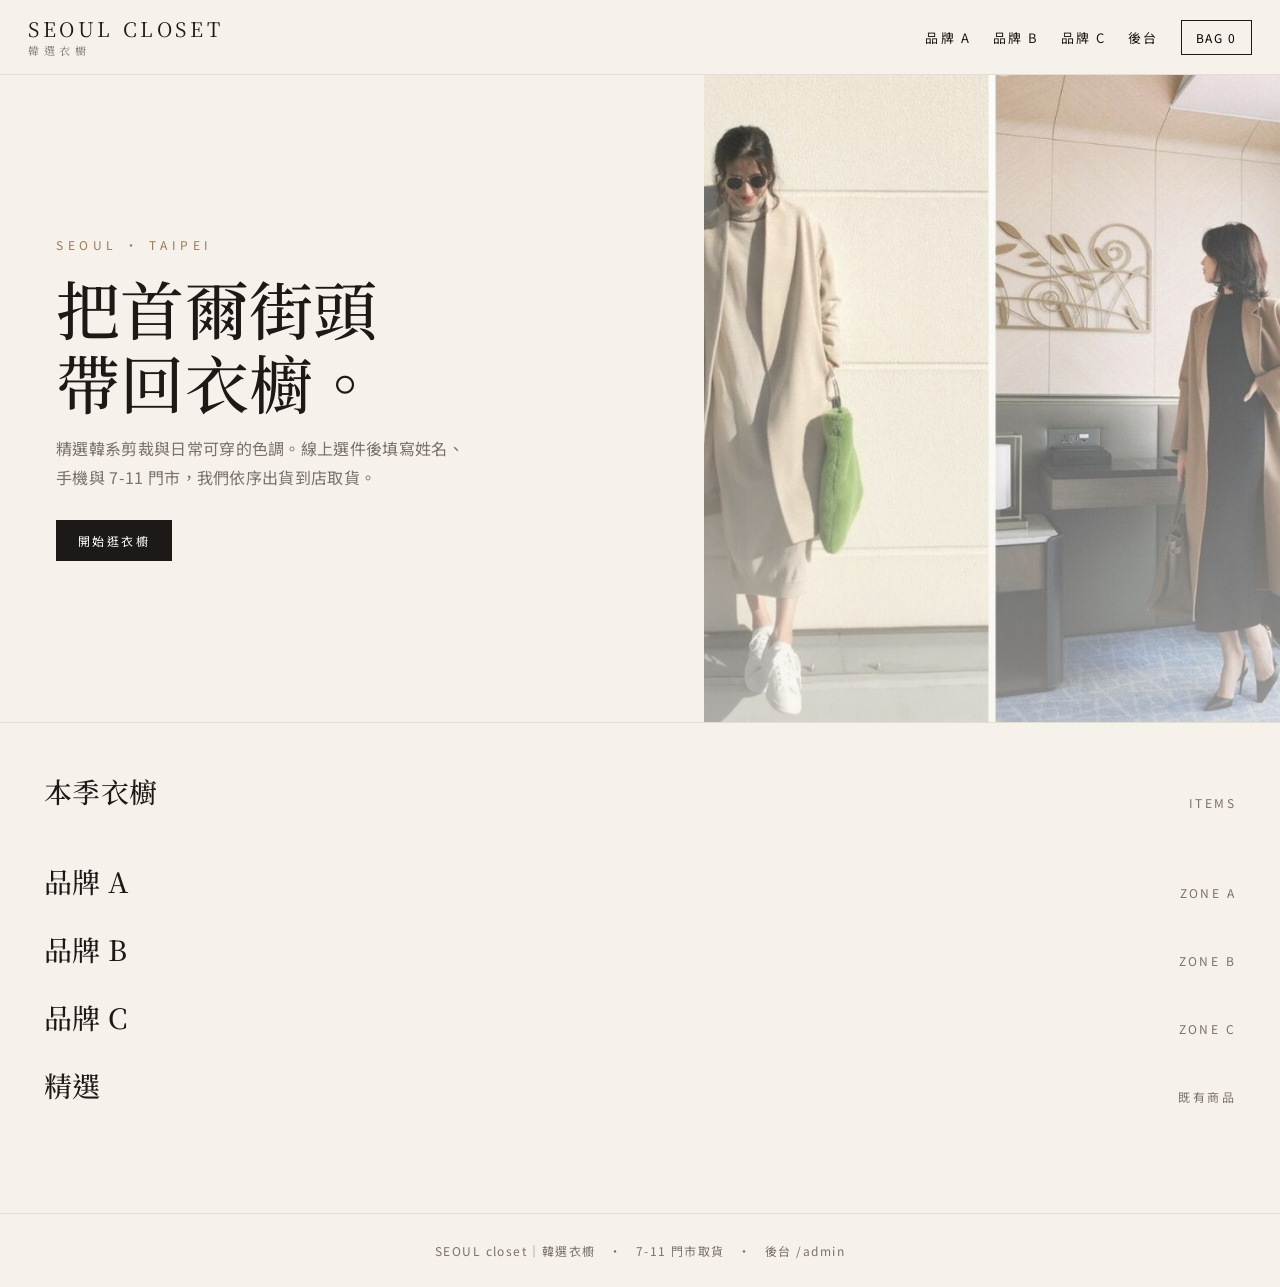
==== index.html @ 0ae45ced "Add files via upload" ====
<!DOCTYPE html>
<html lang="zh-Hant">
<head>
  <meta charset="UTF-8" />
  <meta name="viewport" content="width=device-width, initial-scale=1" />
  <title>SEOUL closet｜韓選衣櫥</title>
  <link rel="preconnect" href="https://fonts.googleapis.com" />
  <link href="https://fonts.googleapis.com/css2?family=Noto+Sans+TC:wght@400;500&family=Noto+Serif+TC:wght@400;500;600&display=swap" rel="stylesheet" />
  <link rel="stylesheet" href="/css/style.css" />
</head>
<body>
  <header class="topbar">
    <a class="brand" href="/">
      <span class="en">SEOUL closet</span>
      <span class="zh">韓選衣櫥</span>
    </a>
    <nav class="nav">
      <a href="#zone-A">品牌 A</a>
      <a href="#zone-B">品牌 B</a>
      <a href="#zone-C">品牌 C</a>
      <a href="/admin">後台</a>
      <button class="cart-btn" id="openCart">BAG <span id="cartCount">0</span></button>
    </nav>
  </header>

  <section class="hero">
    <div class="hero-copy">
      <div class="kicker">SEOUL · TAIPEI</div>
      <h1>把首爾街頭<br/>帶回衣櫥。</h1>
      <p class="sans">精選韓系剪裁與日常可穿的色調。線上選件後填寫姓名、手機與 7-11 門市，我們依序出貨到店取貨。</p>
      <a class="cta" href="#shop">開始逛衣櫥</a>
    </div>
    <div class="hero-visual"></div>
  </section>

  <main class="wrap" id="shop">
    <div class="sec-head">
      <h2>本季衣櫥</h2>
      <span id="countLabel">ITEMS</span>
    </div>
    <div class="filters" id="filters"></div>
    <section class="brand-zone" id="zone-A">
      <div class="sec-head"><h2>品牌 A</h2><span>ZONE A</span></div>
      <div class="grid" id="grid-A"></div>
    </section>
    <section class="brand-zone" id="zone-B">
      <div class="sec-head"><h2>品牌 B</h2><span>ZONE B</span></div>
      <div class="grid" id="grid-B"></div>
    </section>
    <section class="brand-zone" id="zone-C">
      <div class="sec-head"><h2>品牌 C</h2><span>ZONE C</span></div>
      <div class="grid" id="grid-C"></div>
    </section>
    <section class="brand-zone" id="zone-pick">
      <div class="sec-head"><h2>精選</h2><span>既有商品</span></div>
      <div class="grid" id="grid-pick"></div>
    </section>
  </main>

  <div class="drawer" id="drawer">
    <div class="mask" id="mask"></div>
    <aside class="panel">
      <h2>購物袋</h2>
      <div class="cart-list" id="cartList"></div>
      <div class="checkout">
        <div class="okbox" id="okbox"></div>
        <div class="sum"><span class="sans">合計</span><b id="sum">NT$ 0</b></div>
        <div class="field">
          <label>收件姓名（須與證件相符）</label>
          <input id="name" placeholder="王小明" autocomplete="name" />
        </div>
        <div class="field">
          <label>手機號碼</label>
          <input id="phone" placeholder="0912 345 678" inputmode="tel" />
        </div>
        <div class="field">
          <label>7-11 門市名稱</label>
          <input id="store" placeholder="例如：台北車站門市" />
        </div>
        <button class="primary" id="pay">送出訂單 · 超商取貨</button>
        <p class="hint">目前為貨到門市取貨流程示範。訂單會即時寫入後台，業主可依序出貨。</p>
      </div>
    </aside>
  </div>

  <footer>SEOUL closet｜韓選衣櫥　·　7-11 門市取貨　·　後台 /admin</footer>
  <script src="/js/shop.js?v=3"></script>
</body>
</html>
---- css/style.css ----
:root {
  --bg: #f6f1ea;
  --paper: #fffdf9;
  --ink: #1c1916;
  --muted: #7a7268;
  --line: #e6ddd2;
  --camel: #c4a484;
  --camel-d: #9a7b58;
  --blush: #e8d5c4;
  --ok: #2f6b4f;
  --warn: #b4532a;
  --shadow: 0 18px 50px rgba(40, 30, 20, .08);
}
* { box-sizing: border-box; margin: 0; padding: 0; }
html, body { background: var(--bg); color: var(--ink); }
body {
  font-family: "Iwanami Mincho", "Noto Serif TC", "Songti TC", "PMingLiU", Georgia, serif;
  letter-spacing: .02em;
  min-height: 100vh;
}
button, input, select, textarea {
  font-family: "Noto Sans TC", "PingFang TC", "Microsoft JhengHei", sans-serif;
}
.sans { font-family: "Noto Sans TC", "PingFang TC", "Microsoft JhengHei", sans-serif; }
a { color: inherit; text-decoration: none; }

.topbar {
  position: sticky; top: 0; z-index: 40;
  display: flex; align-items: center; justify-content: space-between;
  padding: 18px 28px;
  background: rgba(246,241,234,.88);
  backdrop-filter: blur(12px);
  border-bottom: 1px solid var(--line);
}
.brand { display: flex; flex-direction: column; line-height: 1.1; }
.brand .en { font-size: 20px; letter-spacing: .18em; text-transform: uppercase; }
.brand .zh { font-size: 11px; color: var(--muted); letter-spacing: .42em; margin-top: 4px; }
.nav { display: flex; gap: 22px; align-items: center; font-family: "Noto Sans TC", sans-serif; font-size: 13px; letter-spacing: .16em; }
.nav a:hover { color: var(--camel-d); }
.cart-btn {
  border: 1px solid var(--ink); background: transparent; padding: 8px 14px;
  cursor: pointer; letter-spacing: .14em; font-size: 12px;
}
.cart-btn:hover { background: var(--ink); color: var(--paper); }

.hero {
  display: grid; grid-template-columns: 1.1fr .9fr;
  min-height: 72vh; border-bottom: 1px solid var(--line);
}
.hero-copy { padding: 72px 56px; display: flex; flex-direction: column; justify-content: center; }
.kicker { font-family: "Noto Sans TC", sans-serif; font-size: 12px; letter-spacing: .38em; color: var(--camel-d); }
.hero h1 { font-size: clamp(36px, 5vw, 68px); font-weight: 500; line-height: 1.15; margin: 18px 0 16px; }
.hero p { max-width: 420px; color: var(--muted); font-family: "Noto Sans TC", sans-serif; line-height: 1.8; }
.hero-visual {
  background:
    linear-gradient(180deg, rgba(246,241,234,.1), rgba(246,241,234,.55)),
    url("../images/p04.jpg") center/cover no-repeat;
}
.cta {
  margin-top: 28px; display: inline-block; padding: 12px 22px;
  background: var(--ink); color: var(--paper); font-family: "Noto Sans TC", sans-serif;
  letter-spacing: .2em; font-size: 12px; width: fit-content;
}

.wrap { max-width: 1240px; margin: 0 auto; padding: 48px 24px 80px; }
.sec-head { display: flex; justify-content: space-between; align-items: end; margin-bottom: 28px; }
.sec-head h2 { font-size: 28px; font-weight: 500; }
.sec-head span { font-family: "Noto Sans TC", sans-serif; font-size: 12px; color: var(--muted); letter-spacing: .2em; }
.filters { display: flex; gap: 8px; flex-wrap: wrap; margin-bottom: 22px; }
.chip {
  border: 1px solid var(--line); background: transparent; padding: 7px 12px;
  cursor: pointer; font-size: 12px; letter-spacing: .08em; color: var(--muted);
}
.chip.on, .chip:hover { border-color: var(--ink); color: var(--ink); background: #fff; }

.grid {
  display: grid;
  grid-template-columns: repeat(auto-fill, minmax(220px, 1fr));
  gap: 22px 16px;
}
.card { background: var(--paper); border: 1px solid var(--line); cursor: pointer; transition: transform .25s ease, box-shadow .25s; }
.card:hover { transform: translateY(-3px); box-shadow: var(--shadow); }
.card .pic {
  aspect-ratio: 3/4; background: #efe7dc center/cover no-repeat; position: relative;
}
.card .meta { padding: 12px 12px 14px; }
.card .cat { font-family: "Noto Sans TC", sans-serif; font-size: 10px; letter-spacing: .2em; color: var(--camel-d); }
.card h3 { font-size: 15px; font-weight: 500; margin: 4px 0 8px; }
.card .row { display: flex; justify-content: space-between; align-items: center; font-family: "Noto Sans TC", sans-serif; }
.card .price { font-size: 14px; }
.card .add {
  border: 0; background: var(--ink); color: #fff; width: 28px; height: 28px; cursor: pointer; font-size: 16px;
}

.drawer {
  position: fixed; inset: 0; pointer-events: none; z-index: 60;
}
.drawer.show { pointer-events: auto; }
.drawer .mask { position: absolute; inset: 0; background: rgba(28,25,22,.35); opacity: 0; transition: .25s; }
.drawer.show .mask { opacity: 1; }
.panel {
  position: absolute; right: 0; top: 0; height: 100%; width: min(420px, 100%);
  background: var(--paper); transform: translateX(100%); transition: .3s ease;
  display: flex; flex-direction: column; border-left: 1px solid var(--line);
}
.drawer.show .panel { transform: none; }
.panel h2 { padding: 22px 22px 12px; font-size: 22px; }
.cart-list { flex: 1; overflow: auto; padding: 0 22px; }
.cart-item { display: grid; grid-template-columns: 64px 1fr auto; gap: 12px; padding: 12px 0; border-bottom: 1px solid var(--line); }
.cart-item img { width: 64px; height: 80px; object-fit: cover; background: #efe7dc; }
.cart-item .nm { font-size: 14px; }
.cart-item .pr { font-family: "Noto Sans TC", sans-serif; color: var(--muted); font-size: 13px; margin-top: 4px; }
.qty { display: flex; gap: 8px; align-items: center; margin-top: 8px; font-family: "Noto Sans TC", sans-serif; }
.qty button { width: 22px; height: 22px; border: 1px solid var(--line); background: #fff; cursor: pointer; }
.checkout { padding: 16px 22px 24px; border-top: 1px solid var(--line); }
.checkout .sum { display: flex; justify-content: space-between; margin-bottom: 12px; font-family: "Noto Sans TC", sans-serif; }
.field { margin-bottom: 10px; }
.field label { display: block; font-family: "Noto Sans TC", sans-serif; font-size: 11px; letter-spacing: .16em; color: var(--muted); margin-bottom: 4px; }
.field input {
  width: 100%; border: 1px solid var(--line); background: #fff; padding: 10px 12px; font-size: 14px;
}
.primary {
  width: 100%; border: 0; background: var(--ink); color: #fff; padding: 13px;
  cursor: pointer; letter-spacing: .22em; font-size: 13px;
}
.primary:disabled { opacity: .45; cursor: not-allowed; }
.hint { font-family: "Noto Sans TC", sans-serif; font-size: 12px; color: var(--muted); margin-top: 8px; line-height: 1.6; }
.okbox { display: none; padding: 18px; background: #eef6f1; color: var(--ok); font-family: "Noto Sans TC", sans-serif; margin-bottom: 10px; font-size: 13px; }
.okbox.show { display: block; }

footer {
  border-top: 1px solid var(--line); padding: 28px; text-align: center;
  color: var(--muted); font-family: "Noto Sans TC", sans-serif; font-size: 12px; letter-spacing: .12em;
}

/* admin */
.admin-body { background: #efe8de; }
.login-wrap { min-height: 100vh; display: grid; place-items: center; padding: 24px; }
.login-card { width: min(420px, 100%); background: var(--paper); border: 1px solid var(--line); padding: 36px 32px; }
.login-card h1 { font-size: 26px; margin: 8px 0 6px; }
.login-card .sub { font-family: "Noto Sans TC", sans-serif; color: var(--muted); font-size: 13px; margin-bottom: 22px; }
.err { color: var(--warn); font-family: "Noto Sans TC", sans-serif; font-size: 13px; min-height: 18px; margin: 8px 0; }

.admin-shell { display: grid; grid-template-columns: 230px 1fr; min-height: 100vh; }
.side { background: #1c1916; color: #f6f1ea; padding: 28px 18px; }
.side .brand .zh { color: #c4a484; }
.side nav { margin-top: 36px; display: flex; flex-direction: column; gap: 6px; font-family: "Noto Sans TC", sans-serif; }
.side button {
  text-align: left; background: transparent; color: #d9d0c6; border: 0; padding: 10px 12px; cursor: pointer; letter-spacing: .08em;
}
.side button.on, .side button:hover { background: #2a2622; color: #fff; }
.main { padding: 28px; }
.alert {
  background: #fff4e8; border: 1px solid #e8c9a8; color: #8a4b22;
  padding: 12px 14px; margin-bottom: 18px; font-family: "Noto Sans TC", sans-serif; font-size: 13px;
}
.kpis { display: grid; grid-template-columns: repeat(4, 1fr); gap: 12px; margin-bottom: 22px; }
.kpi { background: var(--paper); border: 1px solid var(--line); padding: 16px; }
.kpi b { display: block; font-size: 26px; font-weight: 500; }
.kpi span { font-family: "Noto Sans TC", sans-serif; font-size: 12px; color: var(--muted); }
.section { display: none; }
.section.on { display: block; }
table { width: 100%; border-collapse: collapse; background: var(--paper); font-family: "Noto Sans TC", sans-serif; font-size: 13px; }
th, td { padding: 10px 12px; border-bottom: 1px solid var(--line); text-align: left; vertical-align: top; }
th { font-size: 11px; letter-spacing: .14em; color: var(--muted); font-weight: 500; }
.badge { display: inline-block; padding: 2px 8px; font-size: 11px; letter-spacing: .08em; }
.badge.pending { background: #fff1d6; color: #8a5a12; }
.badge.shipped { background: #e5f4ea; color: #2f6b4f; }
.ship {
  border: 1px solid var(--ink); background: var(--ink); color: #fff; padding: 6px 10px; cursor: pointer; font-size: 12px;
}
.drop {
  border: 1.5px dashed var(--camel); background: #fff; padding: 28px; text-align: center;
  font-family: "Noto Sans TC", sans-serif; color: var(--muted);
}
.drop.drag { background: #f3eee6; }
.thumbs { display: grid; grid-template-columns: repeat(auto-fill, minmax(90px,1fr)); gap: 8px; margin-top: 14px; }
.thumbs img { width: 100%; aspect-ratio: 3/4; object-fit: cover; background: #efe7dc; }
.price-row {
  display: grid; grid-template-columns: 72px 1fr 140px; gap: 12px; align-items: center;
  background: var(--paper); border: 1px solid var(--line); padding: 10px 12px; margin-bottom: 8px;
}
.price-row img { width: 72px; height: 90px; object-fit: cover; background: #efe7dc; }
.price-row .fn { font-family: "Noto Sans TC", sans-serif; font-size: 13px; word-break: break-all; }
.price-row input { width: 100%; border: 1px solid var(--line); padding: 10px 12px; font-size: 16px; }
@media (max-width: 860px) {
  .hero { grid-template-columns: 1fr; min-height: auto; }
  .hero-visual { min-height: 280px; }
  .hero-copy { padding: 40px 22px; }
  .kpis { grid-template-columns: 1fr 1fr; }
  .admin-shell { grid-template-columns: 1fr; }
  .side { display: flex; align-items: center; justify-content: space-between; }
  .side nav { flex-direction: row; margin-top: 0; flex-wrap: wrap; }
}
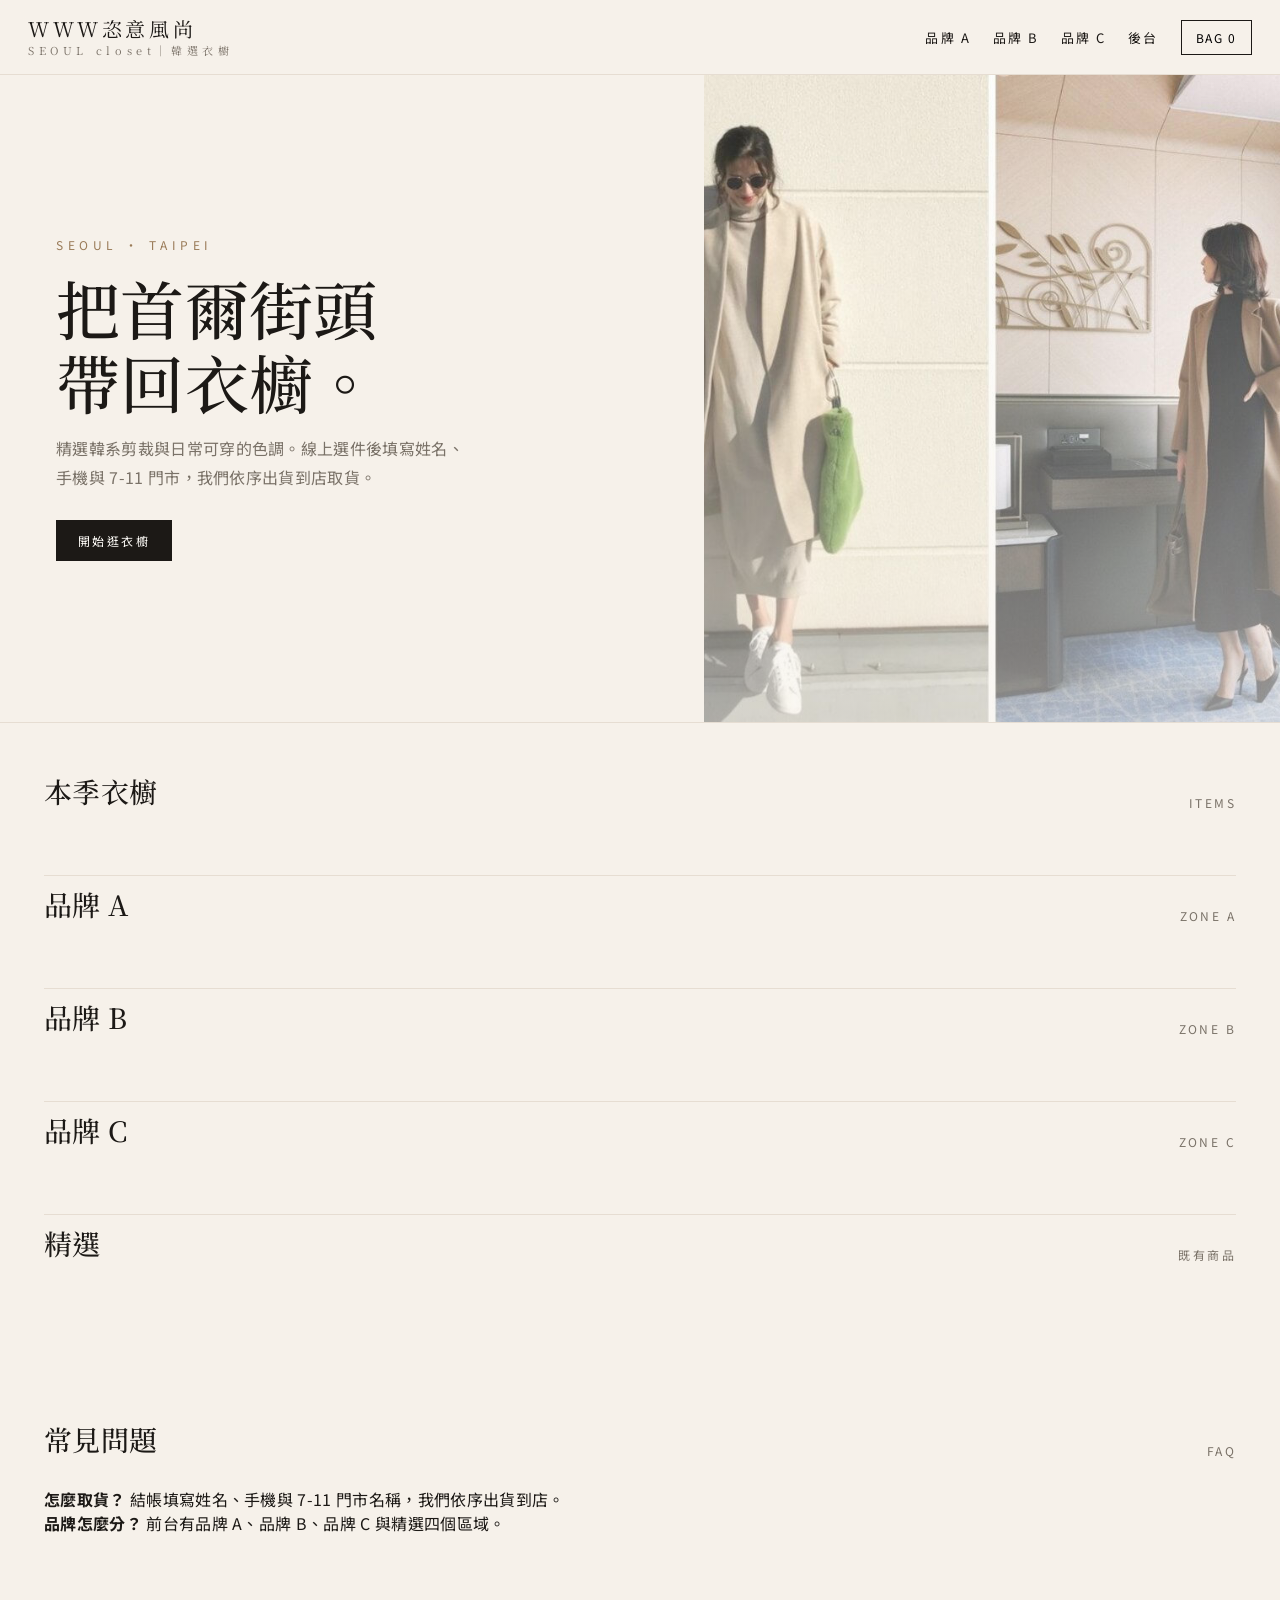
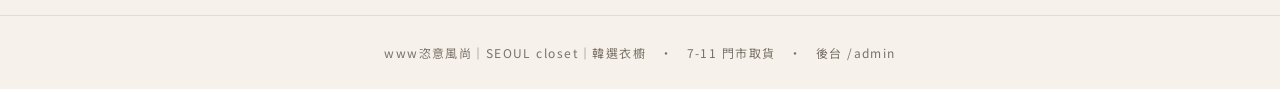
==== commit 30407841: "Add files via upload" ====
--- a/index.html
+++ b/index.html
@@ -3,16 +3,96 @@
 <head>
   <meta charset="UTF-8" />
   <meta name="viewport" content="width=device-width, initial-scale=1" />
-  <title>SEOUL closet｜韓選衣櫥</title>
+  <title>www恣意風尚｜SEOUL closet｜韓選衣櫥｜韓式女裝 7-11 取貨</title>
+  <meta name="description" content="www恣意風尚｜SEOUL closet 韓選衣櫥精選韓系女裝，品牌 A／B／C 分區選購。線上訂購，7-11 門市取貨。" />
+  <meta name="keywords" content="www恣意風尚,韓式女裝,韓系服裝,韓國衣服,7-11取貨,SEOUL closet,韓選衣櫥" />
+  <meta name="robots" content="index,follow,max-image-preview:large" />
+  <meta name="googlebot" content="index,follow" />
+  <meta name="author" content="www恣意風尚｜SEOUL closet" />
+  <link rel="canonical" href="https://shopforwww.onrender.com/" />
+  <link rel="alternate" hreflang="zh-Hant" href="https://shopforwww.onrender.com/" />
+  <link rel="alternate" hreflang="x-default" href="https://shopforwww.onrender.com/" />
+
+  <meta property="og:type" content="website" />
+  <meta property="og:locale" content="zh_TW" />
+  <meta property="og:site_name" content="www恣意風尚｜SEOUL closet｜韓選衣櫥" />
+  <meta property="og:title" content="www恣意風尚｜SEOUL closet｜韓選衣櫥｜韓式女裝 7-11 取貨" />
+  <meta property="og:description" content="韓系女裝品牌 A／B／C 分區選購，填姓名、手機與 7-11 門市即可訂購。" />
+  <meta property="og:url" content="https://shopforwww.onrender.com/" />
+  <meta property="og:image" content="https://shopforwww.onrender.com/images/p04.jpg" />
+
+  <meta name="twitter:card" content="summary_large_image" />
+  <meta name="twitter:title" content="www恣意風尚｜SEOUL closet｜韓選衣櫥" />
+  <meta name="twitter:description" content="韓系女裝，7-11 門市取貨。品牌 A／B／C 分區。" />
+  <meta name="twitter:image" content="https://shopforwww.onrender.com/images/p04.jpg" />
+
+  <meta name="theme-color" content="#f6f1ea" />
   <link rel="preconnect" href="https://fonts.googleapis.com" />
+  <link rel="preconnect" href="https://www.googletagmanager.com" />
   <link href="https://fonts.googleapis.com/css2?family=Noto+Sans+TC:wght@400;500&family=Noto+Serif+TC:wght@400;500;600&display=swap" rel="stylesheet" />
-  <link rel="stylesheet" href="/css/style.css" />
+  <link rel="stylesheet" href="/css/style.css?v=4" />
+
+  <script type="application/ld+json">
+  {
+    "@context": "https://schema.org",
+    "@graph": [
+      {
+        "@type": "OnlineStore",
+        "@id": "https://shopforwww.onrender.com/#store",
+        "name": "www恣意風尚｜SEOUL closet｜韓選衣櫥",
+        "url": "https://shopforwww.onrender.com/",
+        "inLanguage": "zh-Hant",
+        "description": "韓式女裝線上選購，7-11 門市取貨。",
+        "areaServed": "TW",
+        "currenciesAccepted": "TWD"
+      },
+      {
+        "@type": "WebSite",
+        "@id": "https://shopforwww.onrender.com/#website",
+        "url": "https://shopforwww.onrender.com/",
+        "name": "www恣意風尚｜SEOUL closet",
+        "inLanguage": "zh-Hant",
+        "publisher": { "@id": "https://shopforwww.onrender.com/#store" }
+      },
+      {
+        "@type": "FAQPage",
+        "mainEntity": [
+          {
+            "@type": "Question",
+            "name": "www恣意風尚怎麼取貨？",
+            "acceptedAnswer": {
+              "@type": "Answer",
+              "text": "結帳時留下真實姓名、手機與 7-11 門市名稱，商品會依序出貨到指定門市取貨。"
+            }
+          },
+          {
+            "@type": "Question",
+            "name": "有哪些品牌分區？",
+            "acceptedAnswer": {
+              "@type": "Answer",
+              "text": "前台分為品牌 A、品牌 B、品牌 C 三區，另有精選區。"
+            }
+          }
+        ]
+      }
+    ]
+  }
+  </script>
+
+  <!-- GA4 -->
+  <script async src="https://www.googletagmanager.com/gtag/js?id=G-S4TT0CTS00"></script>
+  <script>
+  window.dataLayer=window.dataLayer||[];
+  function gtag(){dataLayer.push(arguments);}
+  gtag('js',new Date());
+  gtag('config','G-S4TT0CTS00');
+  </script>
 </head>
 <body>
   <header class="topbar">
     <a class="brand" href="/">
-      <span class="en">SEOUL closet</span>
-      <span class="zh">韓選衣櫥</span>
+      <span class="en">www恣意風尚</span>
+      <span class="zh">SEOUL closet｜韓選衣櫥</span>
     </a>
     <nav class="nav">
       <a href="#zone-A">品牌 A</a>
@@ -83,7 +163,12 @@
     </aside>
   </div>
 
-  <footer>SEOUL closet｜韓選衣櫥　·　7-11 門市取貨　·　後台 /admin</footer>
-  <script src="/js/shop.js?v=3"></script>
+  <section class="wrap" id="faq">
+    <div class="sec-head"><h2>常見問題</h2><span>FAQ</span></div>
+    <p class="sans"><strong>怎麼取貨？</strong> 結帳填寫姓名、手機與 7-11 門市名稱，我們依序出貨到店。</p>
+    <p class="sans"><strong>品牌怎麼分？</strong> 前台有品牌 A、品牌 B、品牌 C 與精選四個區域。</p>
+  </section>
+  <footer>www恣意風尚｜SEOUL closet｜韓選衣櫥　·　7-11 門市取貨　·　後台 /admin</footer>
+  <script src="/js/shop.js?v=4"></script>
 </body>
 </html>
--- a/css/style.css
+++ b/css/style.css
@@ -182,7 +182,11 @@
 }
 .price-row img { width: 72px; height: 90px; object-fit: cover; background: #efe7dc; }
 .price-row .fn { font-family: "Noto Sans TC", sans-serif; font-size: 13px; word-break: break-all; }
-.price-row input { width: 100%; border: 1px solid var(--line); padding: 10px 12px; font-size: 16px; }
+.price-row input, .price-row select, #batchBrand {
+  width: 100%; border: 1px solid var(--line); padding: 10px 12px; font-size: 16px; background: #fff;
+}
+.price-row { grid-template-columns: 72px 1fr 160px; }
+.brand-zone { margin-top: 36px; padding-top: 8px; border-top: 1px solid var(--line); }
 @media (max-width: 860px) {
   .hero { grid-template-columns: 1fr; min-height: auto; }
   .hero-visual { min-height: 280px; }
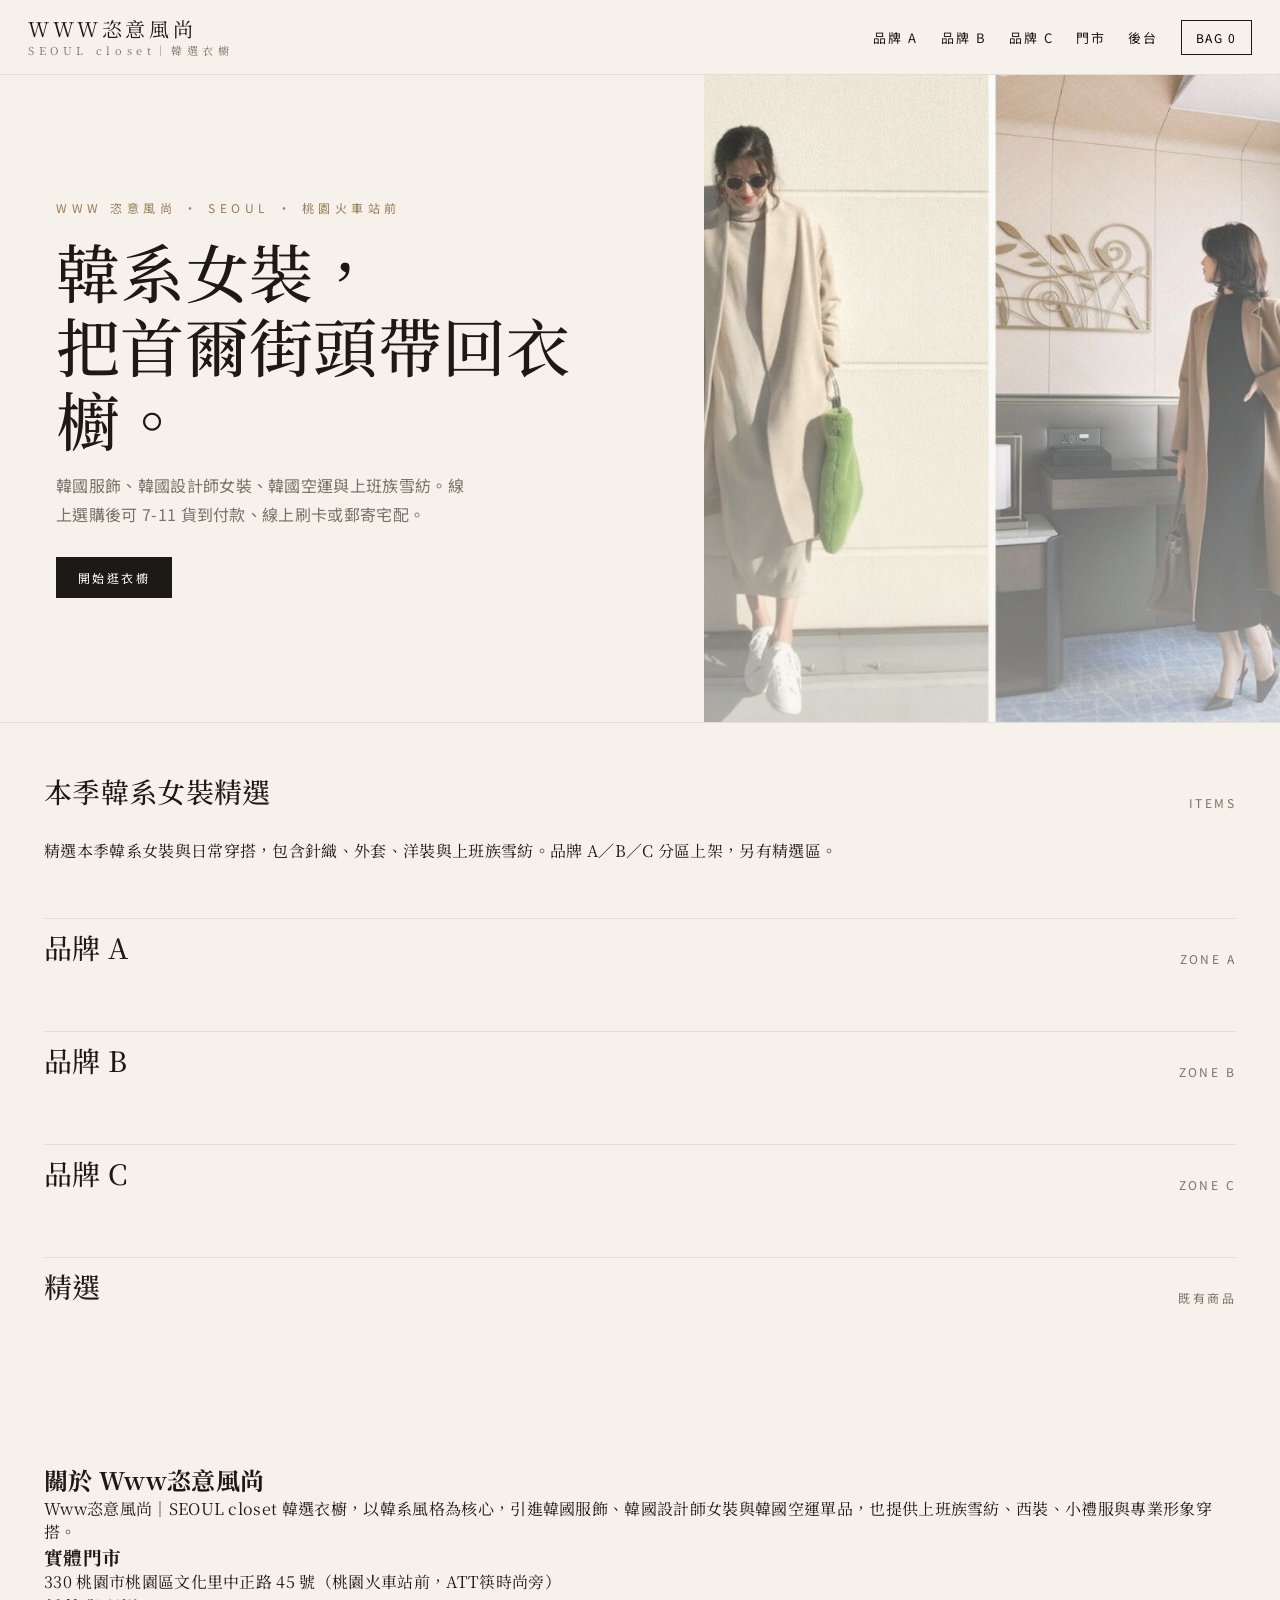
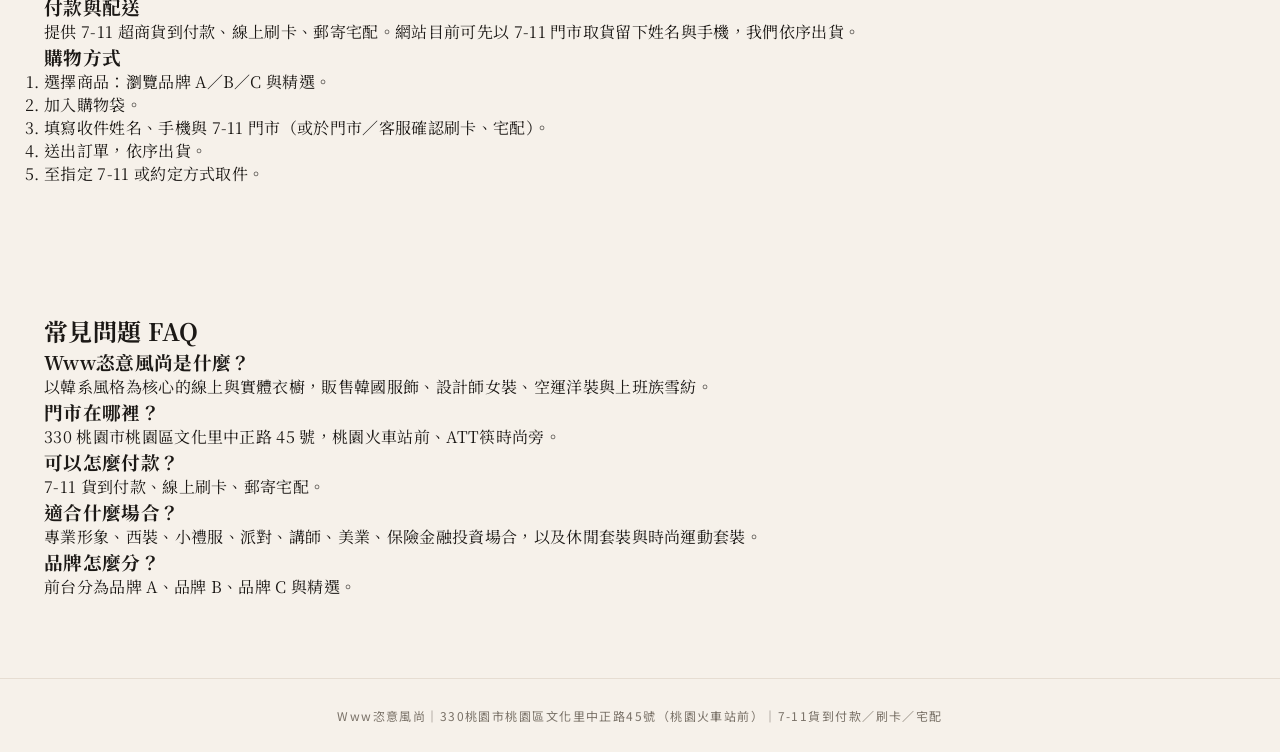
==== commit 74da566d: "Add files via upload" ====
--- a/index.html
+++ b/index.html
@@ -2,56 +2,68 @@
 <html lang="zh-Hant">
 <head>
   <meta charset="UTF-8" />
-  <meta name="viewport" content="width=device-width, initial-scale=1" />
-  <title>www恣意風尚｜SEOUL closet｜韓選衣櫥｜韓式女裝 7-11 取貨</title>
-  <meta name="description" content="www恣意風尚｜SEOUL closet 韓選衣櫥精選韓系女裝，品牌 A／B／C 分區選購。線上訂購，7-11 門市取貨。" />
-  <meta name="keywords" content="www恣意風尚,韓式女裝,韓系服裝,韓國衣服,7-11取貨,SEOUL closet,韓選衣櫥" />
-  <meta name="robots" content="index,follow,max-image-preview:large" />
+  <meta name="viewport" content="width=device-width, initial-scale=1, viewport-fit=cover" />
+  <title>韓系女裝｜Www恣意風尚｜SEOUL closet 韓選衣櫥｜桃園火車站前</title>
+  <meta name="description" content="Www恣意風尚｜SEOUL closet 韓選衣櫥，韓國服飾、韓國設計師女裝、韓國空運洋裝與上班族雪紡。桃園火車站前門市，提供 7-11 貨到付款、線上刷卡與郵寄宅配。" />
+  <meta name="keywords" content="Www恣意風尚,韓系女裝,韓國服飾,韓國設計師女裝,韓國空運,韓國洋裝,上班族雪紡,桃園服飾店,7-11貨到付款,專業形象穿搭,西裝,小禮服" />
+  <meta name="robots" content="index,follow,max-image-preview:large,max-snippet:-1,max-video-preview:-1" />
   <meta name="googlebot" content="index,follow" />
-  <meta name="author" content="www恣意風尚｜SEOUL closet" />
+  <meta name="author" content="Www恣意風尚｜SEOUL closet" />
   <link rel="canonical" href="https://shopforwww.onrender.com/" />
   <link rel="alternate" hreflang="zh-Hant" href="https://shopforwww.onrender.com/" />
   <link rel="alternate" hreflang="x-default" href="https://shopforwww.onrender.com/" />
 
   <meta property="og:type" content="website" />
   <meta property="og:locale" content="zh_TW" />
-  <meta property="og:site_name" content="www恣意風尚｜SEOUL closet｜韓選衣櫥" />
-  <meta property="og:title" content="www恣意風尚｜SEOUL closet｜韓選衣櫥｜韓式女裝 7-11 取貨" />
-  <meta property="og:description" content="韓系女裝品牌 A／B／C 分區選購，填姓名、手機與 7-11 門市即可訂購。" />
+  <meta property="og:site_name" content="Www恣意風尚｜SEOUL closet｜韓選衣櫥" />
+  <meta property="og:title" content="韓系女裝｜Www恣意風尚｜SEOUL closet 韓選衣櫥" />
+  <meta property="og:description" content="韓國服飾與設計師女裝，桃園火車站前。7-11 貨到付款、線上刷卡、郵寄宅配。" />
   <meta property="og:url" content="https://shopforwww.onrender.com/" />
   <meta property="og:image" content="https://shopforwww.onrender.com/images/p04.jpg" />
+  <meta property="og:image:alt" content="Www恣意風尚｜韓系女裝與首爾風格選品" />
 
   <meta name="twitter:card" content="summary_large_image" />
-  <meta name="twitter:title" content="www恣意風尚｜SEOUL closet｜韓選衣櫥" />
-  <meta name="twitter:description" content="韓系女裝，7-11 門市取貨。品牌 A／B／C 分區。" />
+  <meta name="twitter:title" content="Www恣意風尚｜SEOUL closet 韓選衣櫥" />
+  <meta name="twitter:description" content="韓國空運女裝，桃園門市，7-11 貨到付款。" />
   <meta name="twitter:image" content="https://shopforwww.onrender.com/images/p04.jpg" />
 
-  <meta name="theme-color" content="#f6f1ea" />
+  <meta name="theme-color" content="#0068A8" />
   <link rel="preconnect" href="https://fonts.googleapis.com" />
   <link rel="preconnect" href="https://www.googletagmanager.com" />
   <link href="https://fonts.googleapis.com/css2?family=Noto+Sans+TC:wght@400;500&family=Noto+Serif+TC:wght@400;500;600&display=swap" rel="stylesheet" />
-  <link rel="stylesheet" href="/css/style.css?v=4" />
+  <link rel="stylesheet" href="/css/style.css?v=5" />
 
   <script type="application/ld+json">
   {
     "@context": "https://schema.org",
     "@graph": [
       {
-        "@type": "OnlineStore",
+        "@type": ["OnlineStore", "ClothingStore"],
         "@id": "https://shopforwww.onrender.com/#store",
-        "name": "www恣意風尚｜SEOUL closet｜韓選衣櫥",
+        "name": "Www恣意風尚｜SEOUL closet｜韓選衣櫥",
+        "alternateName": ["恣意風尚", "韓選衣櫥"],
         "url": "https://shopforwww.onrender.com/",
         "inLanguage": "zh-Hant",
-        "description": "韓式女裝線上選購，7-11 門市取貨。",
+        "description": "韓國服飾、韓國設計師女裝、韓國空運與上班族雪紡。桃園火車站前門市。",
         "areaServed": "TW",
-        "currenciesAccepted": "TWD"
+        "currenciesAccepted": "TWD",
+        "paymentAccepted": "7-11貨到付款, 線上刷卡, 郵寄宅配",
+        "address": {
+          "@type": "PostalAddress",
+          "postalCode": "330",
+          "addressRegion": "桃園市",
+          "addressLocality": "桃園區文化里",
+          "streetAddress": "中正路45號",
+          "addressCountry": "TW"
+        },
+        "hasMap": "https://www.google.com/maps/search/?api=1&query=桃園市桃園區中正路45號"
       },
       {
         "@type": "WebSite",
         "@id": "https://shopforwww.onrender.com/#website",
         "url": "https://shopforwww.onrender.com/",
-        "name": "www恣意風尚｜SEOUL closet",
-        "inLanguage": "zh-Hant",
+        "name": "Www恣意風尚｜SEOUL closet 韓選衣櫥",
+        "inLanguage": "zh-Hant-TW",
         "publisher": { "@id": "https://shopforwww.onrender.com/#store" }
       },
       {
@@ -59,19 +71,28 @@
         "mainEntity": [
           {
             "@type": "Question",
-            "name": "www恣意風尚怎麼取貨？",
-            "acceptedAnswer": {
-              "@type": "Answer",
-              "text": "結帳時留下真實姓名、手機與 7-11 門市名稱，商品會依序出貨到指定門市取貨。"
-            }
-          },
-          {
-            "@type": "Question",
-            "name": "有哪些品牌分區？",
-            "acceptedAnswer": {
-              "@type": "Answer",
-              "text": "前台分為品牌 A、品牌 B、品牌 C 三區，另有精選區。"
-            }
+            "name": "Www恣意風尚是什麼？",
+            "acceptedAnswer": { "@type": "Answer", "text": "Www恣意風尚｜SEOUL closet 韓選衣櫥販售韓國服飾、韓國設計師女裝、韓國空運洋裝與上班族雪紡，實體門市在桃園火車站前。" }
+          },
+          {
+            "@type": "Question",
+            "name": "門市在哪裡？",
+            "acceptedAnswer": { "@type": "Answer", "text": "330桃園市桃園區文化里中正路45號（桃園火車站前，ATT筷時尚旁）。" }
+          },
+          {
+            "@type": "Question",
+            "name": "有哪些付款與取貨方式？",
+            "acceptedAnswer": { "@type": "Answer", "text": "提供 7-11 超商貨到付款、線上刷卡與郵寄宅配。網站結帳可先填寫姓名、手機與 7-11 門市名稱。" }
+          },
+          {
+            "@type": "Question",
+            "name": "前台品牌怎麼分？",
+            "acceptedAnswer": { "@type": "Answer", "text": "前台分為品牌 A、品牌 B、品牌 C 與精選四個區域。" }
+          },
+          {
+            "@type": "Question",
+            "name": "適合什麼場合？",
+            "acceptedAnswer": { "@type": "Answer", "text": "包含專業形象穿搭、西裝、小禮服、派對活動、講師、美業、保險金融投資場合，以及休閒套裝與時尚運動套裝。" }
           }
         ]
       }
@@ -84,20 +105,21 @@
   <script>
   window.dataLayer=window.dataLayer||[];
   function gtag(){dataLayer.push(arguments);}
-  gtag('js',new Date());
-  gtag('config','G-S4TT0CTS00');
+  gtag('js', new Date());
+  gtag('config', 'G-S4TT0CTS00', { send_page_view: true });
   </script>
 </head>
 <body>
   <header class="topbar">
     <a class="brand" href="/">
-      <span class="en">www恣意風尚</span>
+      <span class="en">Www恣意風尚</span>
       <span class="zh">SEOUL closet｜韓選衣櫥</span>
     </a>
     <nav class="nav">
       <a href="#zone-A">品牌 A</a>
       <a href="#zone-B">品牌 B</a>
       <a href="#zone-C">品牌 C</a>
+      <a href="#about">門市</a>
       <a href="/admin">後台</a>
       <button class="cart-btn" id="openCart">BAG <span id="cartCount">0</span></button>
     </nav>
@@ -105,9 +127,9 @@
 
   <section class="hero">
     <div class="hero-copy">
-      <div class="kicker">SEOUL · TAIPEI</div>
-      <h1>把首爾街頭<br/>帶回衣櫥。</h1>
-      <p class="sans">精選韓系剪裁與日常可穿的色調。線上選件後填寫姓名、手機與 7-11 門市，我們依序出貨到店取貨。</p>
+      <div class="kicker">WWW 恣意風尚 · SEOUL · 桃園火車站前</div>
+      <h1>韓系女裝，<br/>把首爾街頭帶回衣櫥。</h1>
+      <p class="sans">韓國服飾、韓國設計師女裝、韓國空運與上班族雪紡。線上選購後可 7-11 貨到付款、線上刷卡或郵寄宅配。</p>
       <a class="cta" href="#shop">開始逛衣櫥</a>
     </div>
     <div class="hero-visual"></div>
@@ -115,9 +137,10 @@
 
   <main class="wrap" id="shop">
     <div class="sec-head">
-      <h2>本季衣櫥</h2>
+      <h2>本季韓系女裝精選</h2>
       <span id="countLabel">ITEMS</span>
     </div>
+    <p class="prose" style="margin-bottom:20px">精選本季韓系女裝與日常穿搭，包含針織、外套、洋裝與上班族雪紡。品牌 A／B／C 分區上架，另有精選區。</p>
     <div class="filters" id="filters"></div>
     <section class="brand-zone" id="zone-A">
       <div class="sec-head"><h2>品牌 A</h2><span>ZONE A</span></div>
@@ -136,6 +159,37 @@
       <div class="grid" id="grid-pick"></div>
     </section>
   </main>
+
+  <section class="wrap prose" id="about">
+    <h2>關於 Www恣意風尚</h2>
+    <p>Www恣意風尚｜SEOUL closet 韓選衣櫥，以韓系風格為核心，引進韓國服飾、韓國設計師女裝與韓國空運單品，也提供上班族雪紡、西裝、小禮服與專業形象穿搭。</p>
+    <h3>實體門市</h3>
+    <p class="addr">330 桃園市桃園區文化里中正路 45 號（桃園火車站前，ATT筷時尚旁）</p>
+    <h3>付款與配送</h3>
+    <p>提供 7-11 超商貨到付款、線上刷卡、郵寄宅配。網站目前可先以 7-11 門市取貨留下姓名與手機，我們依序出貨。</p>
+    <h3>購物方式</h3>
+    <ol>
+      <li>選擇商品：瀏覽品牌 A／B／C 與精選。</li>
+      <li>加入購物袋。</li>
+      <li>填寫收件姓名、手機與 7-11 門市（或於門市／客服確認刷卡、宅配）。</li>
+      <li>送出訂單，依序出貨。</li>
+      <li>至指定 7-11 或約定方式取件。</li>
+    </ol>
+  </section>
+
+  <section class="wrap prose" id="faq">
+    <h2>常見問題 FAQ</h2>
+    <h3>Www恣意風尚是什麼？</h3>
+    <p>以韓系風格為核心的線上與實體衣櫥，販售韓國服飾、設計師女裝、空運洋裝與上班族雪紡。</p>
+    <h3>門市在哪裡？</h3>
+    <p>330 桃園市桃園區文化里中正路 45 號，桃園火車站前、ATT筷時尚旁。</p>
+    <h3>可以怎麼付款？</h3>
+    <p>7-11 貨到付款、線上刷卡、郵寄宅配。</p>
+    <h3>適合什麼場合？</h3>
+    <p>專業形象、西裝、小禮服、派對、講師、美業、保險金融投資場合，以及休閒套裝與時尚運動套裝。</p>
+    <h3>品牌怎麼分？</h3>
+    <p>前台分為品牌 A、品牌 B、品牌 C 與精選。</p>
+  </section>
 
   <div class="drawer" id="drawer">
     <div class="mask" id="mask"></div>
@@ -155,20 +209,15 @@
         </div>
         <div class="field">
           <label>7-11 門市名稱</label>
-          <input id="store" placeholder="例如：台北車站門市" />
+          <input id="store" placeholder="例如：桃園車站門市" />
         </div>
         <button class="primary" id="pay">送出訂單 · 超商取貨</button>
-        <p class="hint">目前為貨到門市取貨流程示範。訂單會即時寫入後台，業主可依序出貨。</p>
+        <p class="hint">網站結帳目前走 7-11 取貨。線上刷卡與宅配請於門市或下單後與店家確認。</p>
       </div>
     </aside>
   </div>
 
-  <section class="wrap" id="faq">
-    <div class="sec-head"><h2>常見問題</h2><span>FAQ</span></div>
-    <p class="sans"><strong>怎麼取貨？</strong> 結帳填寫姓名、手機與 7-11 門市名稱，我們依序出貨到店。</p>
-    <p class="sans"><strong>品牌怎麼分？</strong> 前台有品牌 A、品牌 B、品牌 C 與精選四個區域。</p>
-  </section>
-  <footer>www恣意風尚｜SEOUL closet｜韓選衣櫥　·　7-11 門市取貨　·　後台 /admin</footer>
-  <script src="/js/shop.js?v=4"></script>
+  <footer>Www恣意風尚｜330桃園市桃園區文化里中正路45號（桃園火車站前）｜7-11貨到付款／刷卡／宅配</footer>
+  <script src="/js/shop.js?v=5"></script>
 </body>
 </html>
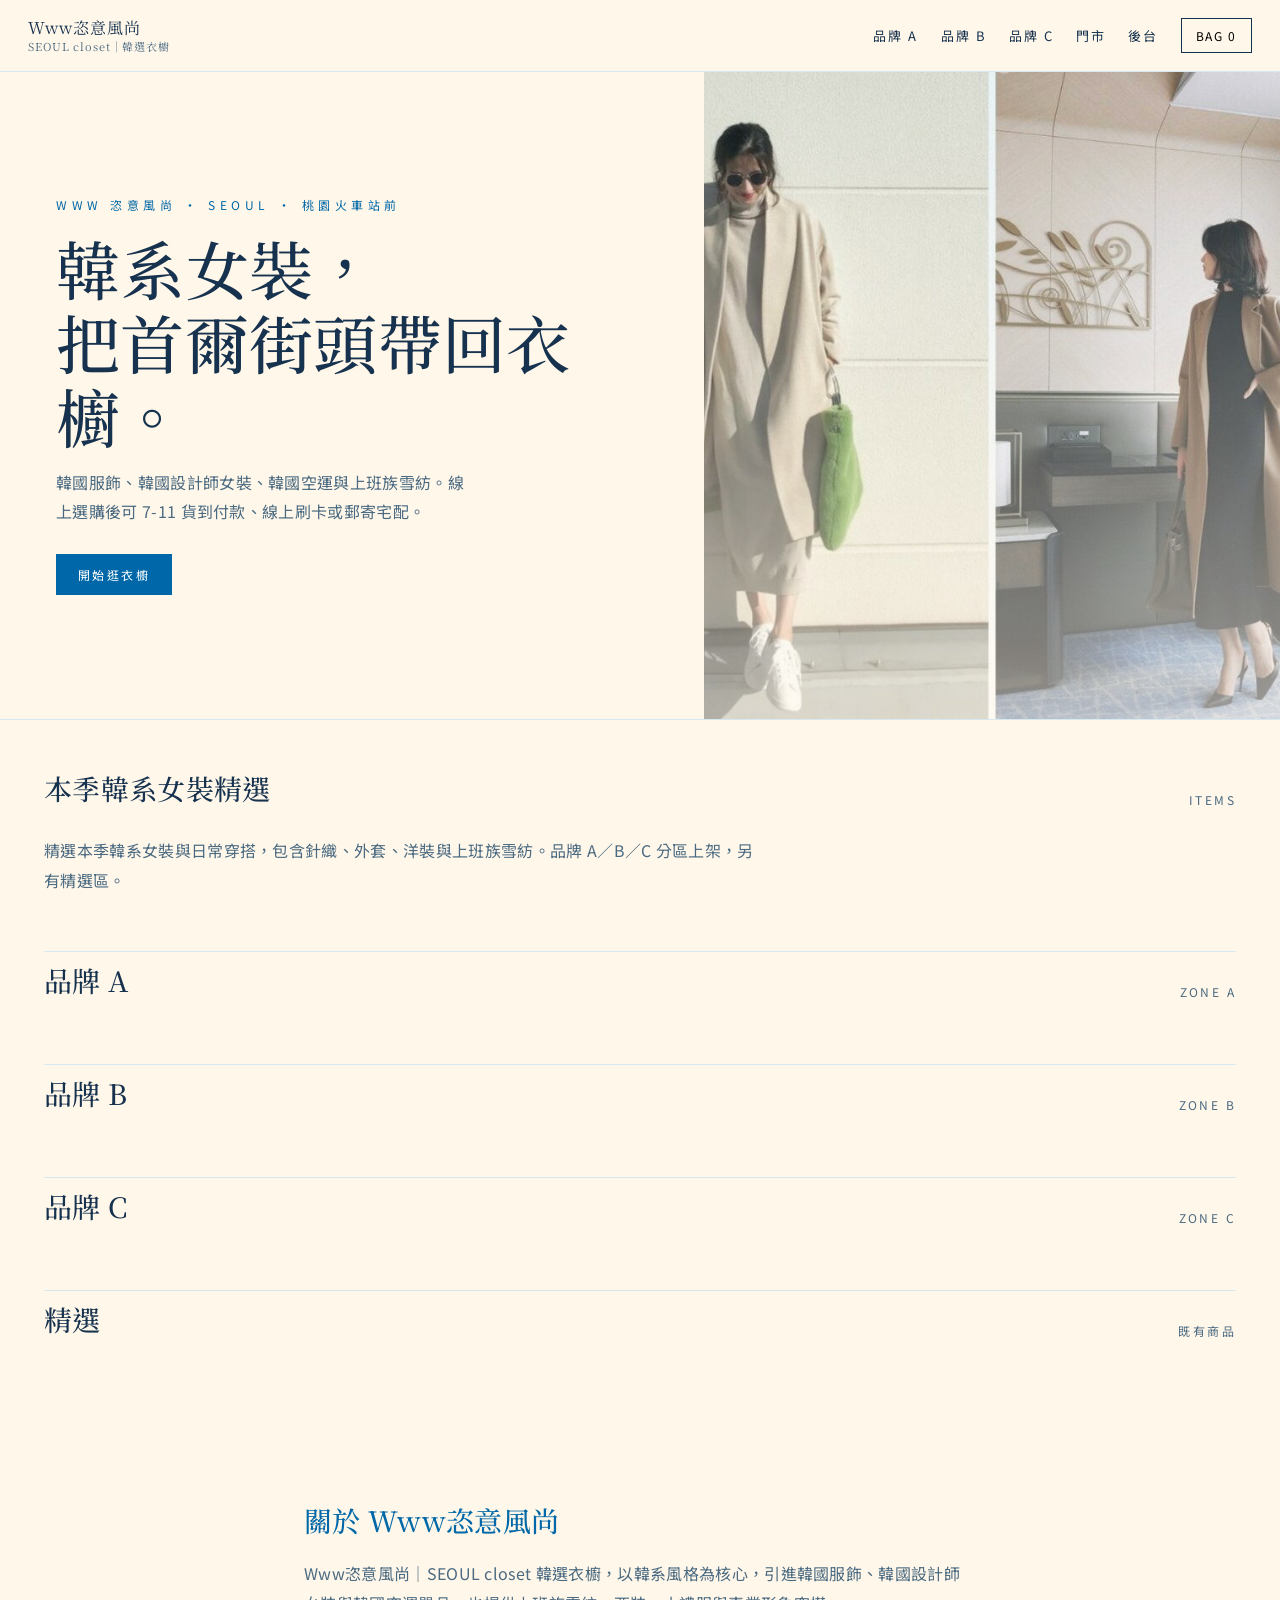
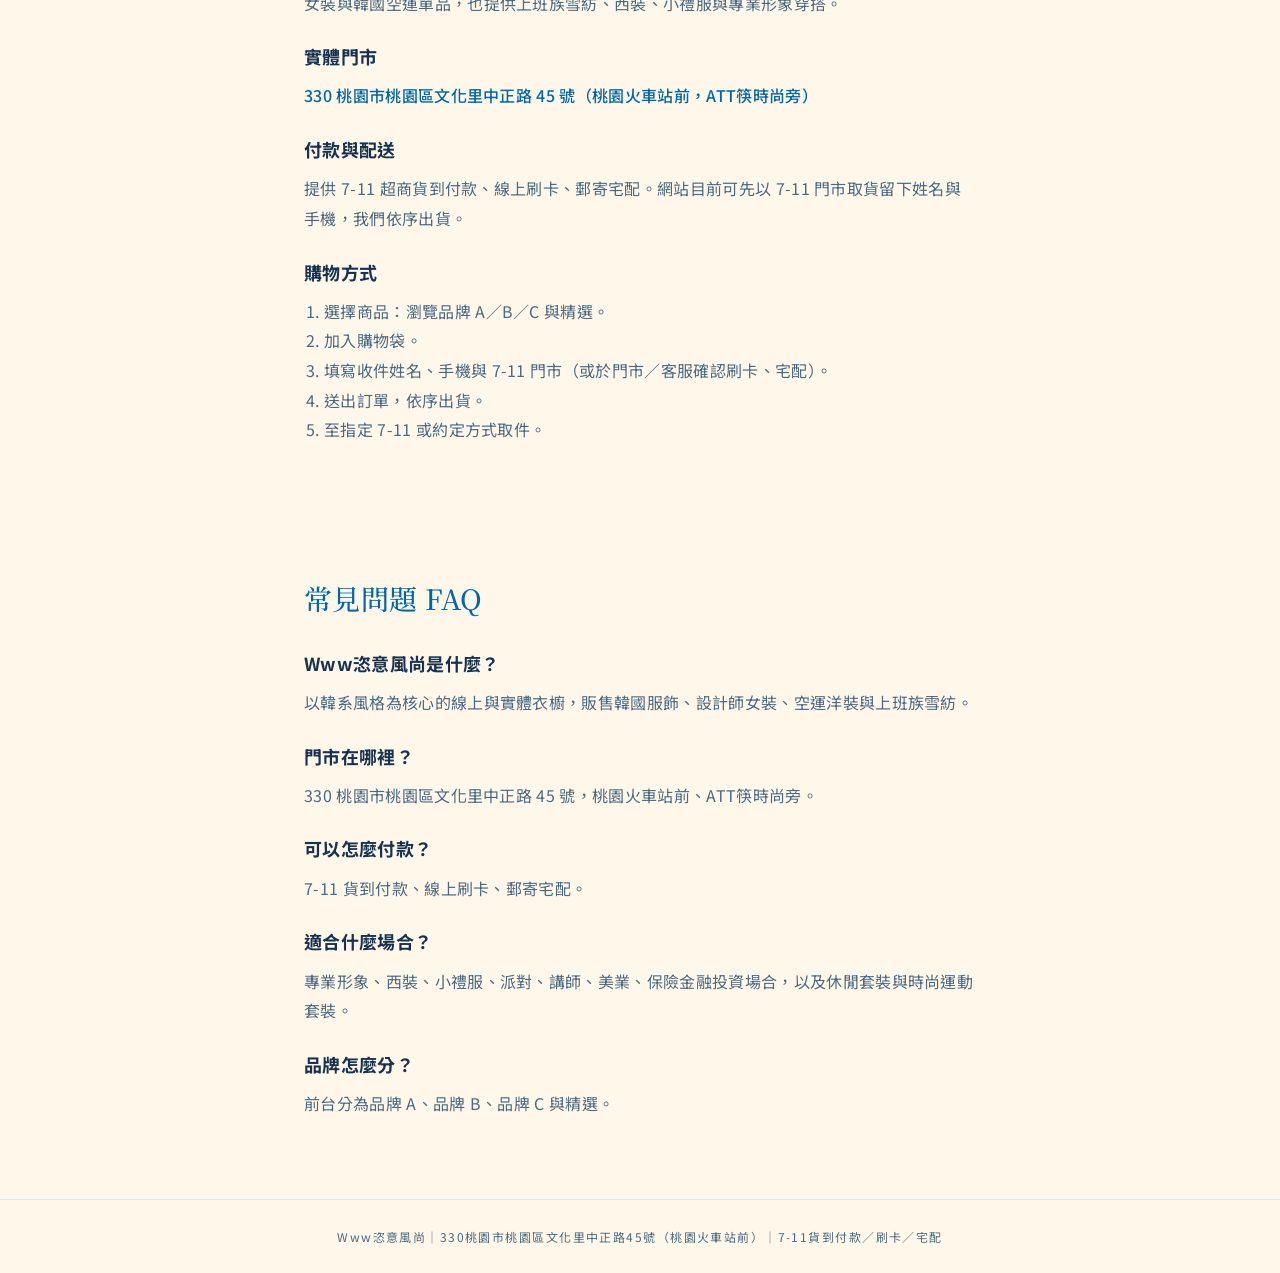
==== commit ba2fa830: "Add files via upload" ====
--- a/index.html
+++ b/index.html
@@ -31,7 +31,32 @@
   <link rel="preconnect" href="https://fonts.googleapis.com" />
   <link rel="preconnect" href="https://www.googletagmanager.com" />
   <link href="https://fonts.googleapis.com/css2?family=Noto+Sans+TC:wght@400;500&family=Noto+Serif+TC:wght@400;500;600&display=swap" rel="stylesheet" />
-  <link rel="stylesheet" href="/css/style.css?v=5" />
+  <link rel="stylesheet" href="/css/style.css?v=6" />
+  <style>
+    :root {
+      --bg: #FFF7E9 !important;
+      --paper: #ffffff !important;
+      --ink: #16324f !important;
+      --muted: #4a6a82 !important;
+      --line: #d7e8f0 !important;
+      --camel: #4FD0E6 !important;
+      --camel-d: #0068A8 !important;
+      --blush: #F5C76B !important;
+    }
+    html, body { background: #FFF7E9 !important; color: #16324f !important; }
+    .topbar { background: rgba(255,247,233,.94) !important; }
+    .kicker { color: #0068A8 !important; }
+    .cta, .primary, .cart-btn:hover {
+      background: #0068A8 !important; color: #fff !important; border-color: #0068A8 !important;
+    }
+    .price, .prose h2, .addr { color: #0068A8 !important; }
+    .brand .en { letter-spacing: .06em !important; text-transform: none !important; font-size: 16px !important; }
+    .brand .zh { letter-spacing: .08em !important; }
+    @media (max-width: 860px) {
+      .topbar { flex-wrap: wrap; gap: 10px; padding: 12px 14px !important; }
+      .nav { flex-wrap: wrap; gap: 10px !important; letter-spacing: 0 !important; }
+    }
+  </style>
 
   <script type="application/ld+json">
   {
--- a/css/style.css
+++ b/css/style.css
@@ -1,15 +1,18 @@
 :root {
-  --bg: #f6f1ea;
-  --paper: #fffdf9;
-  --ink: #1c1916;
-  --muted: #7a7268;
-  --line: #e6ddd2;
-  --camel: #c4a484;
-  --camel-d: #9a7b58;
-  --blush: #e8d5c4;
-  --ok: #2f6b4f;
+  --bg: #FFF7E9;
+  --paper: #ffffff;
+  --ink: #16324f;
+  --muted: #4a6a82;
+  --line: #d7e8f0;
+  --camel: #4FD0E6;
+  --camel-d: #0068A8;
+  --blush: #F5C76B;
+  --ok: #0068A8;
   --warn: #b4532a;
-  --shadow: 0 18px 50px rgba(40, 30, 20, .08);
+  --gold: #F5C76B;
+  --lake: #4FD0E6;
+  --pacific: #0068A8;
+  --shadow: 0 18px 50px rgba(0, 104, 168, .10);
 }
 * { box-sizing: border-box; margin: 0; padding: 0; }
 html, body { background: var(--bg); color: var(--ink); }
@@ -28,7 +31,7 @@
   position: sticky; top: 0; z-index: 40;
   display: flex; align-items: center; justify-content: space-between;
   padding: 18px 28px;
-  background: rgba(246,241,234,.88);
+  background: rgba(255,247,233,.92);
   backdrop-filter: blur(12px);
   border-bottom: 1px solid var(--line);
 }
@@ -53,12 +56,12 @@
 .hero p { max-width: 420px; color: var(--muted); font-family: "Noto Sans TC", sans-serif; line-height: 1.8; }
 .hero-visual {
   background:
-    linear-gradient(180deg, rgba(246,241,234,.1), rgba(246,241,234,.55)),
+    linear-gradient(180deg, rgba(0,104,168,.08), rgba(255,247,233,.55)),
     url("../images/p04.jpg") center/cover no-repeat;
 }
 .cta {
   margin-top: 28px; display: inline-block; padding: 12px 22px;
-  background: var(--ink); color: var(--paper); font-family: "Noto Sans TC", sans-serif;
+  background: var(--pacific); color: #fff; font-family: "Noto Sans TC", sans-serif;
   letter-spacing: .2em; font-size: 12px; width: fit-content;
 }
 
@@ -187,6 +190,13 @@
 }
 .price-row { grid-template-columns: 72px 1fr 160px; }
 .brand-zone { margin-top: 36px; padding-top: 8px; border-top: 1px solid var(--line); }
+.prose { font-family: "Noto Sans TC", sans-serif; color: var(--muted); line-height: 1.85; max-width: 720px; }
+.prose h2 { color: var(--pacific); font-family: "Noto Serif TC", serif; font-weight: 500; font-size: 28px; margin: 0 0 12px; }
+.prose h3 { color: var(--ink); font-size: 18px; margin: 22px 0 8px; }
+.prose ol { padding-left: 20px; }
+.prose .addr { color: var(--pacific); font-weight: 500; }
+.chip.on { background: var(--pacific); color: #fff; border-color: var(--pacific); }
+.price { color: var(--pacific); }
 @media (max-width: 860px) {
   .hero { grid-template-columns: 1fr; min-height: auto; }
   .hero-visual { min-height: 280px; }
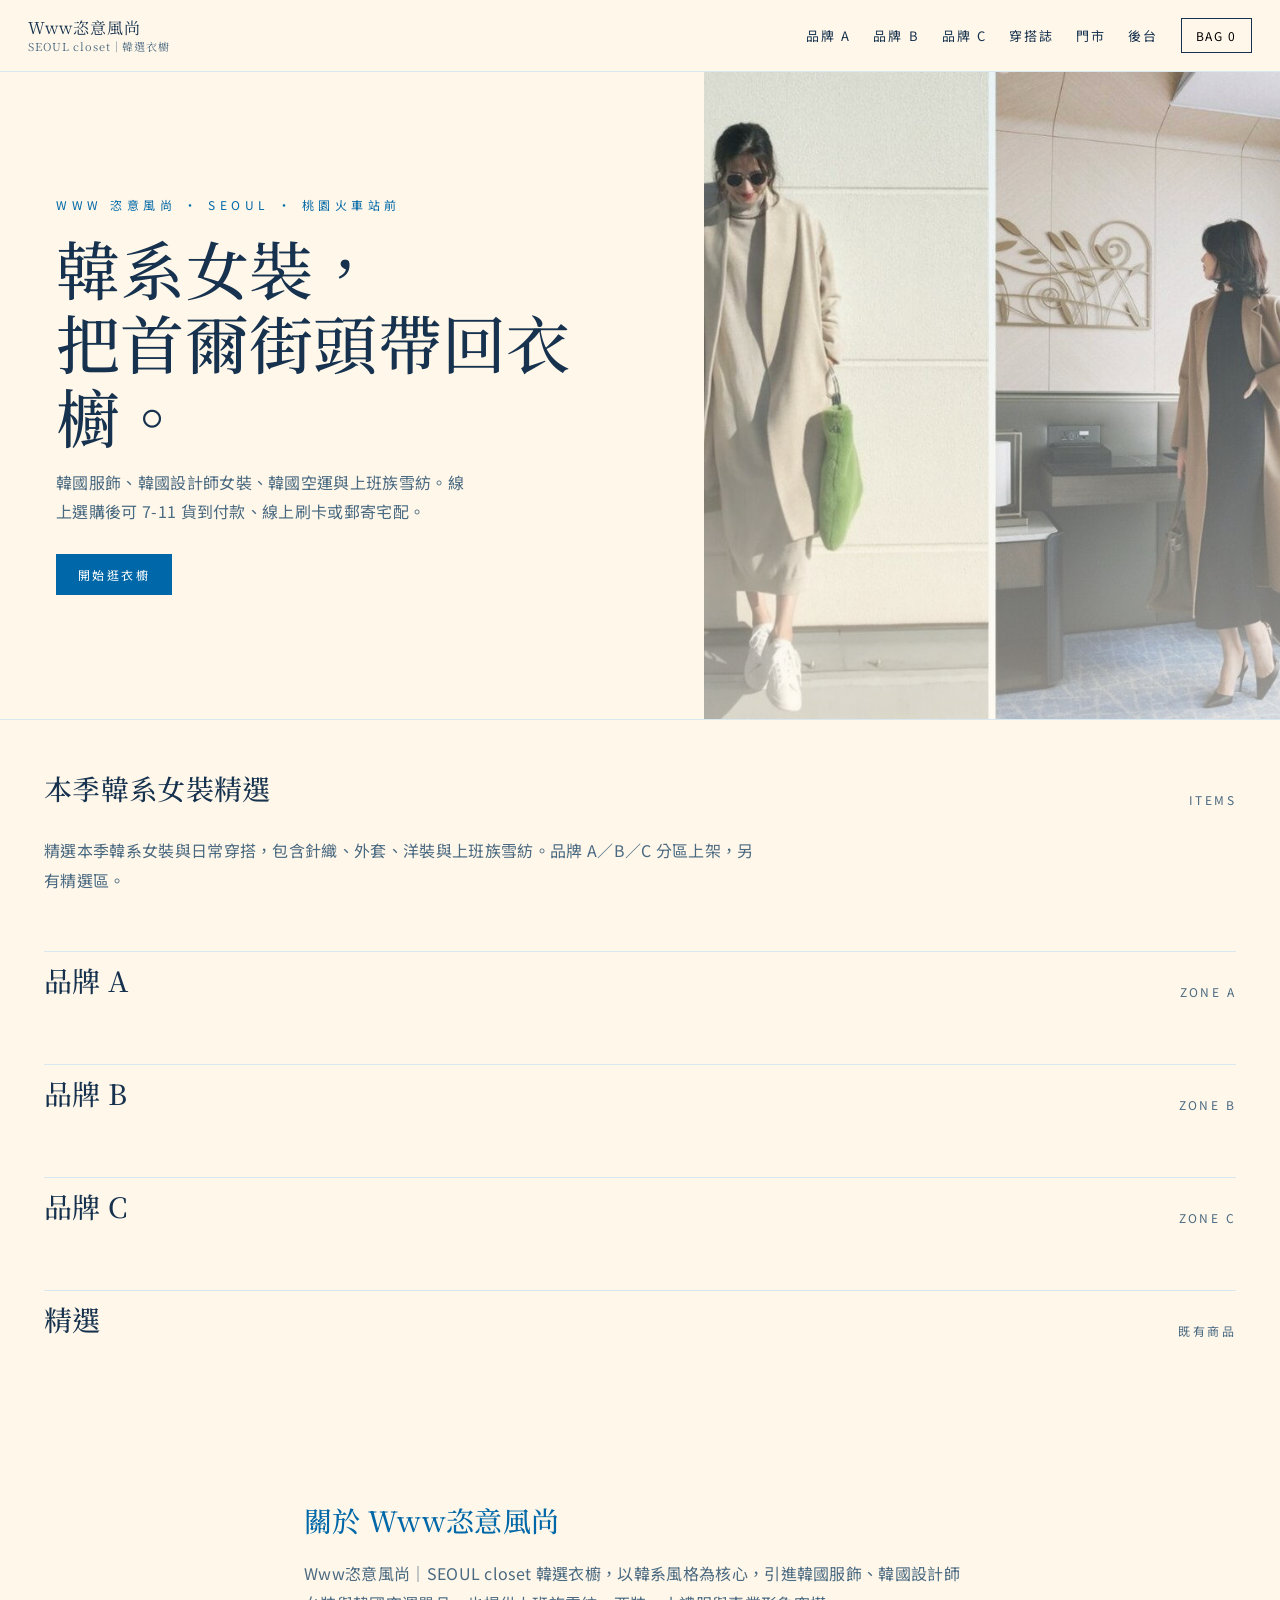
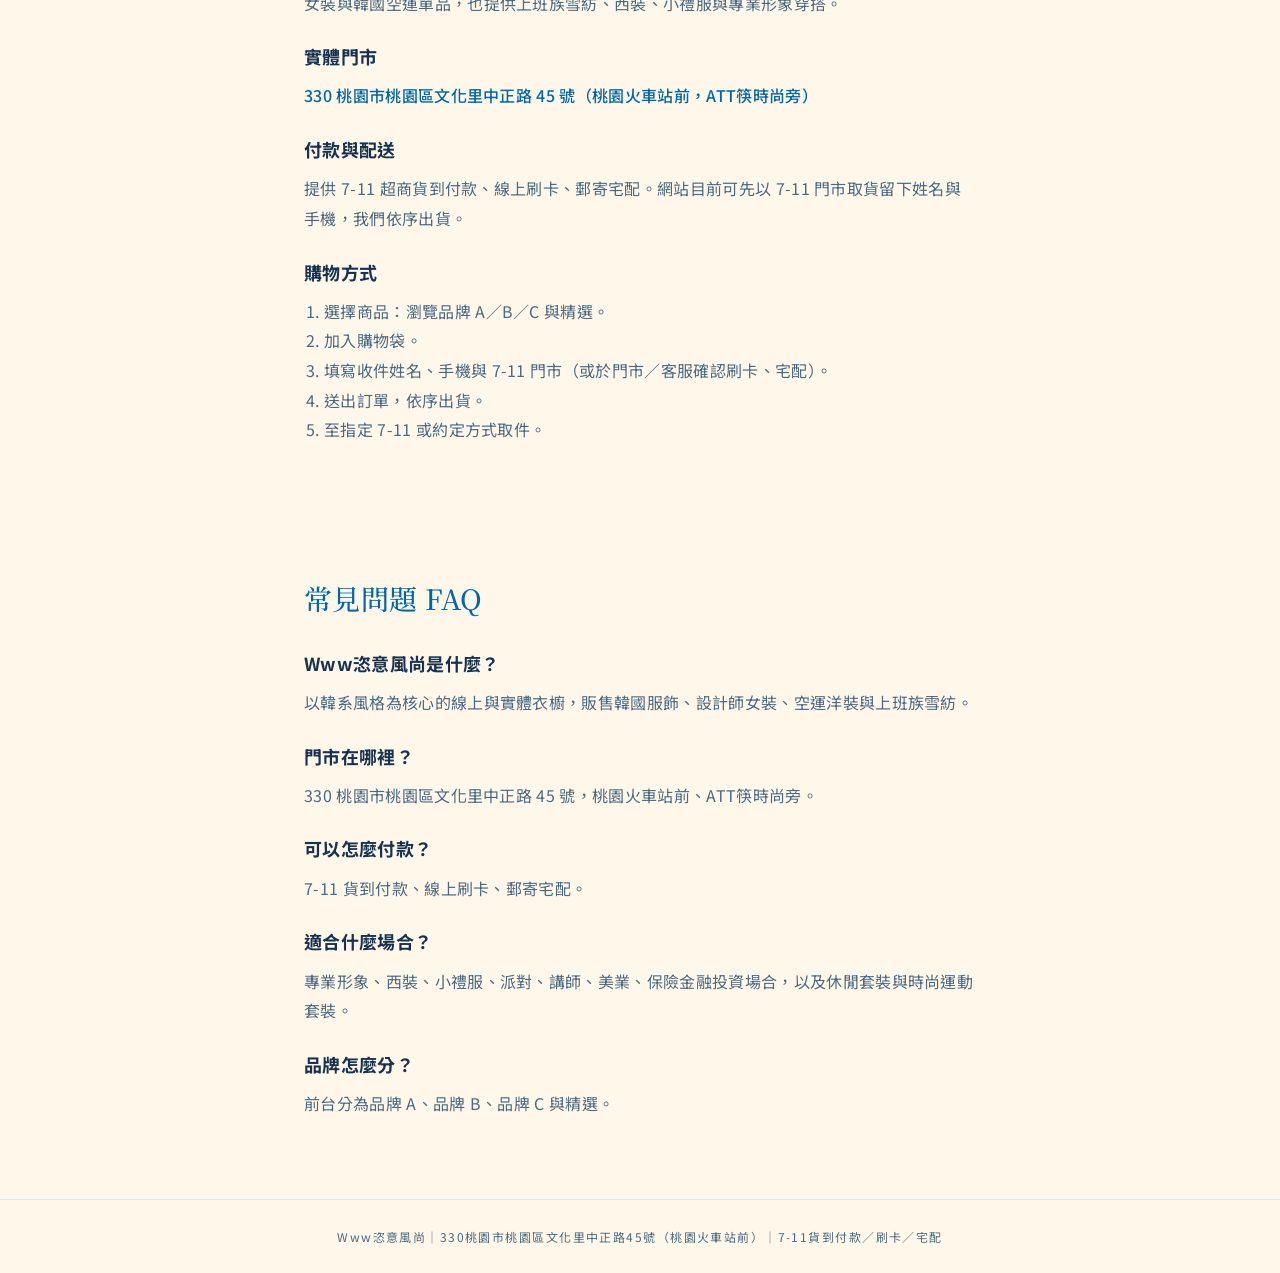
==== commit f4ed67ba: "Add files via upload" ====
--- a/index.html
+++ b/index.html
@@ -144,6 +144,7 @@
       <a href="#zone-A">品牌 A</a>
       <a href="#zone-B">品牌 B</a>
       <a href="#zone-C">品牌 C</a>
+      <a href="/fashion">穿搭誌</a>
       <a href="#about">門市</a>
       <a href="/admin">後台</a>
       <button class="cart-btn" id="openCart">BAG <span id="cartCount">0</span></button>
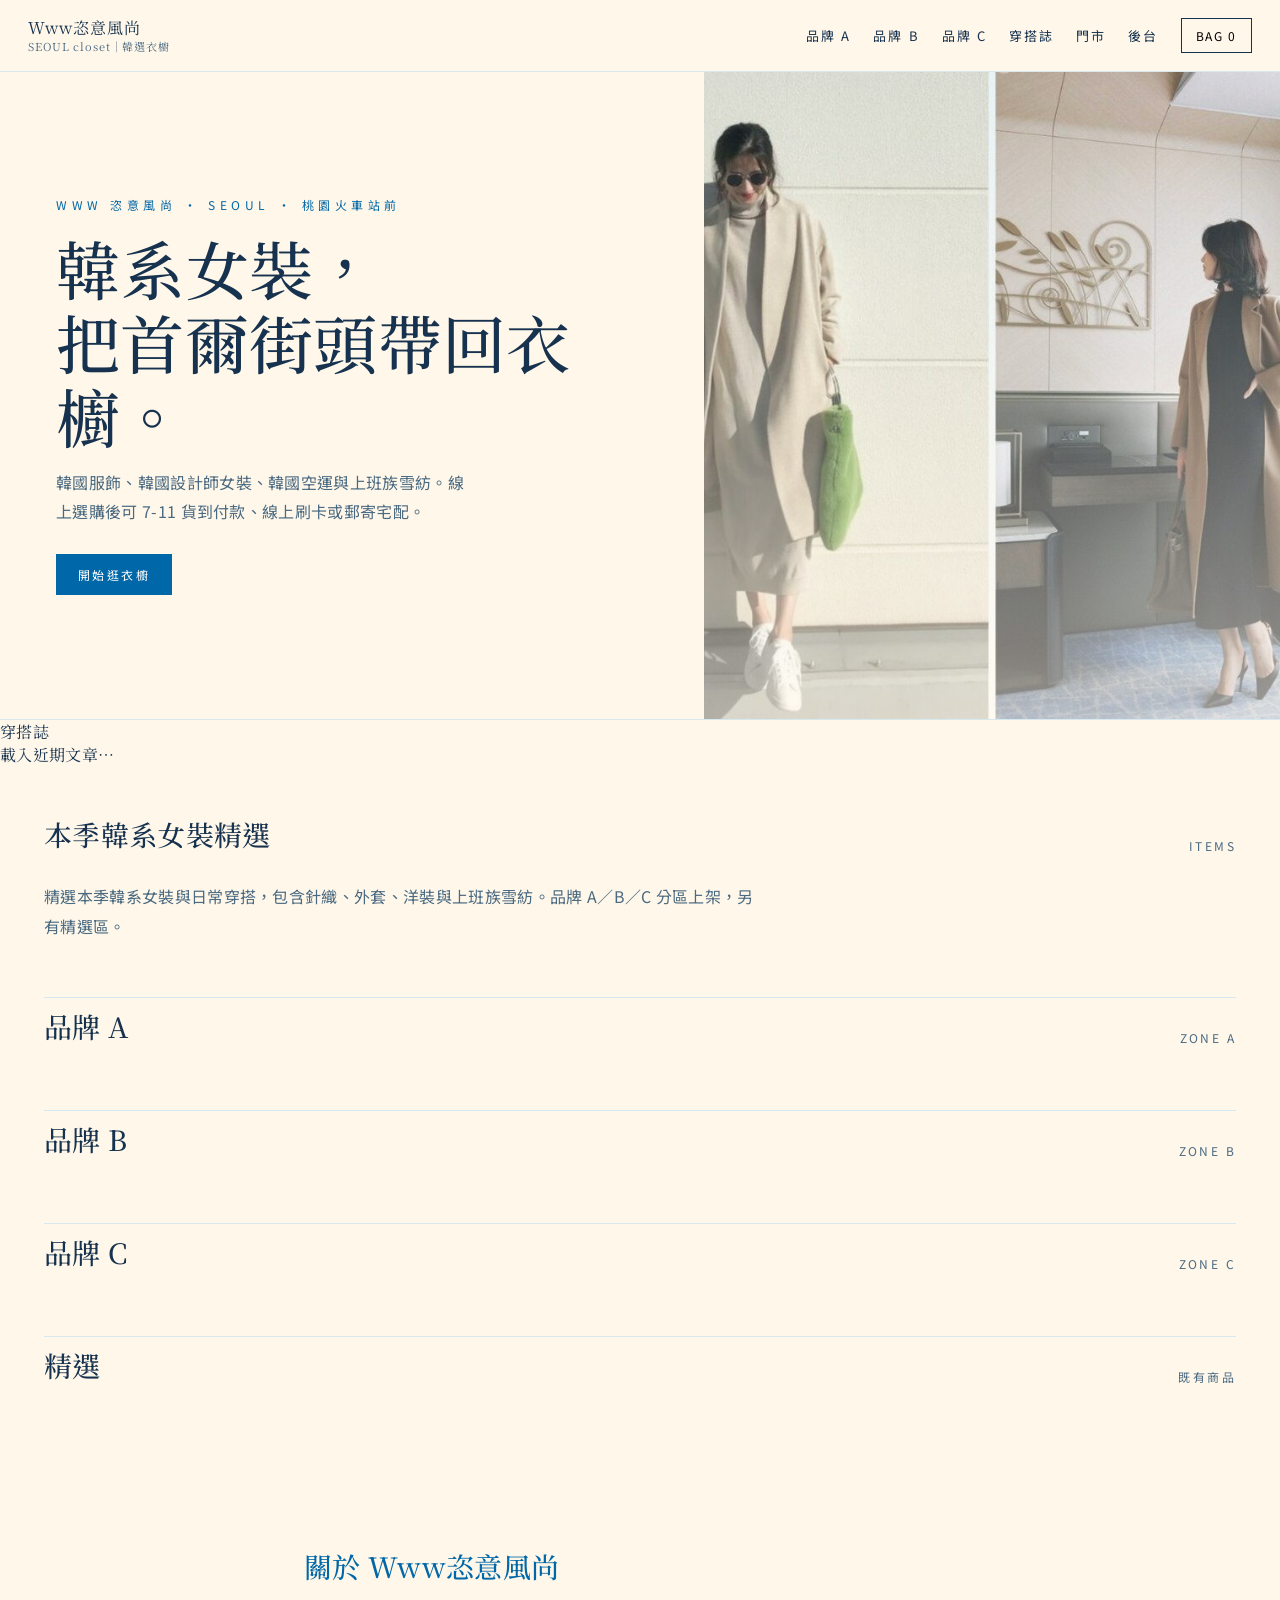
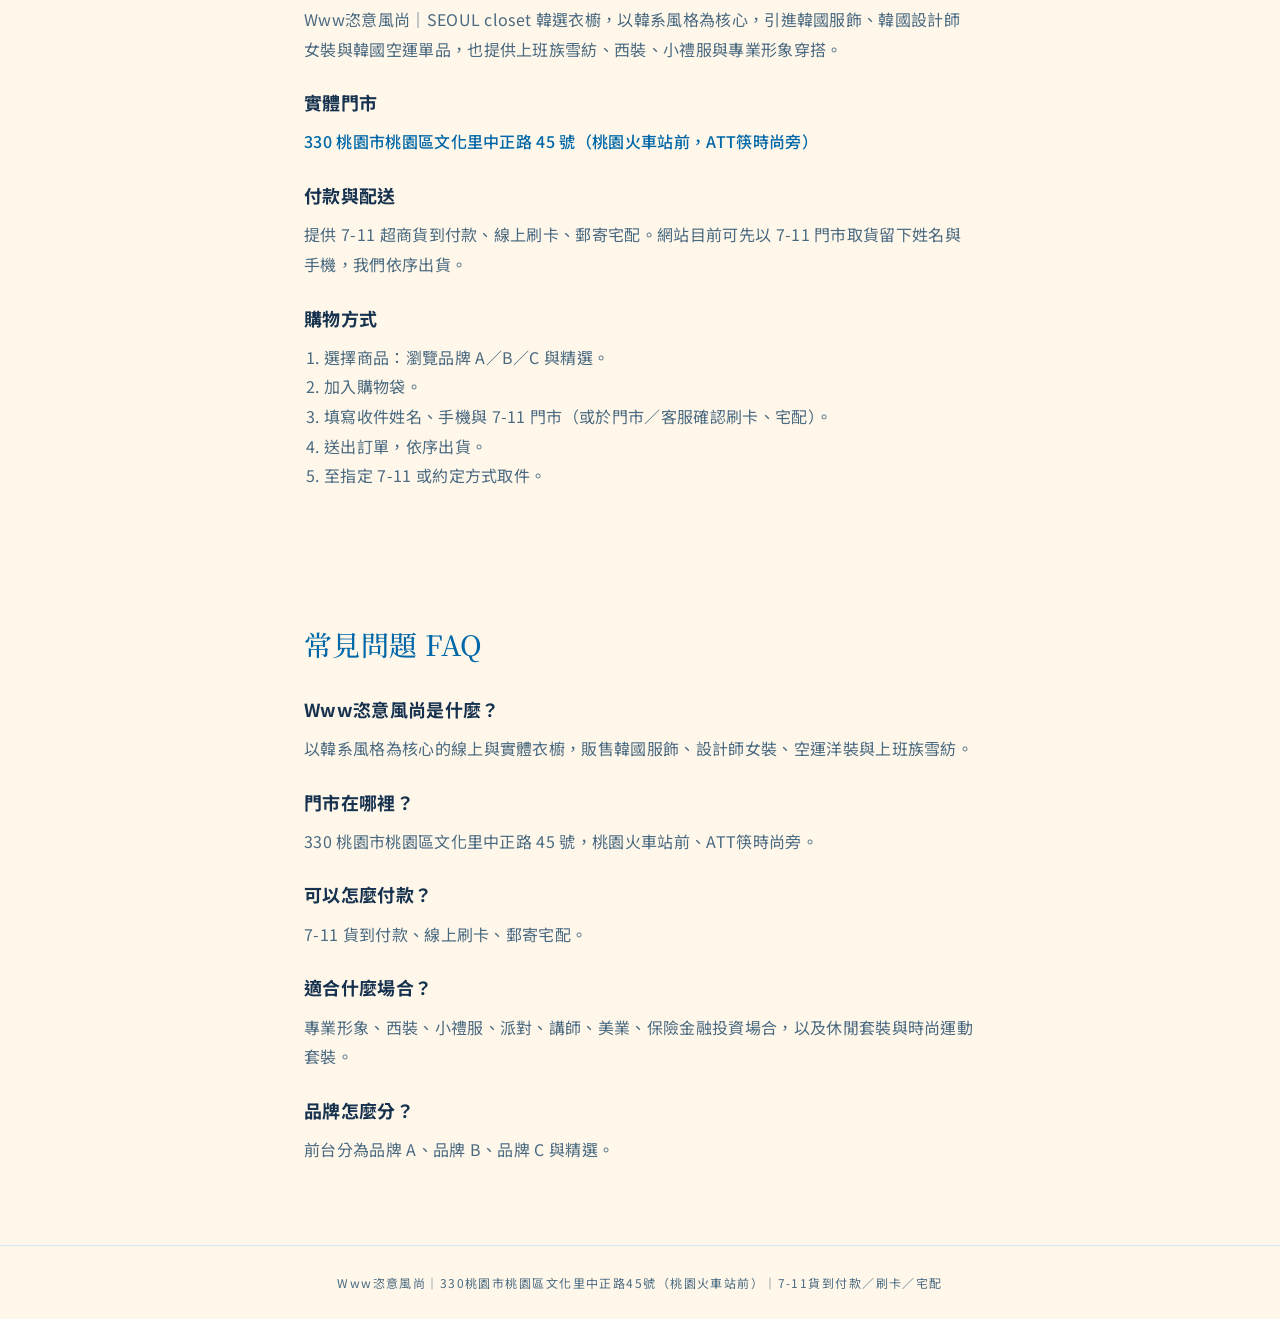
==== commit 40c55345: "Add files via upload" ====
--- a/index.html
+++ b/index.html
@@ -161,6 +161,11 @@
     <div class="hero-visual"></div>
   </section>
 
+  <div class="ticker" id="ticker">
+    <a href="/fashion">穿搭誌</a>
+    <div class="ticker-track" id="tickerTrack">載入近期文章…</div>
+  </div>
+
   <main class="wrap" id="shop">
     <div class="sec-head">
       <h2>本季韓系女裝精選</h2>
@@ -245,5 +250,16 @@
 
   <footer>Www恣意風尚｜330桃園市桃園區文化里中正路45號（桃園火車站前）｜7-11貨到付款／刷卡／宅配</footer>
   <script src="/js/shop.js?v=5"></script>
+  <script>
+  fetch("/api/articles").then(r => r.json()).then(d => {
+    const el = document.getElementById("tickerTrack");
+    if (!el) return;
+    const list = (d.articles || []).slice(0, 5);
+    if (!list.length) { el.textContent = "尚無新文，點左側進入穿搭誌。"; return; }
+    el.innerHTML = list.map(a =>
+      `<a href="/fashion">${a.created_at.slice(0,10)}｜${a.category}｜${a.title}</a>`
+    ).join("");
+  }).catch(() => {});
+  </script>
 </body>
 </html>
